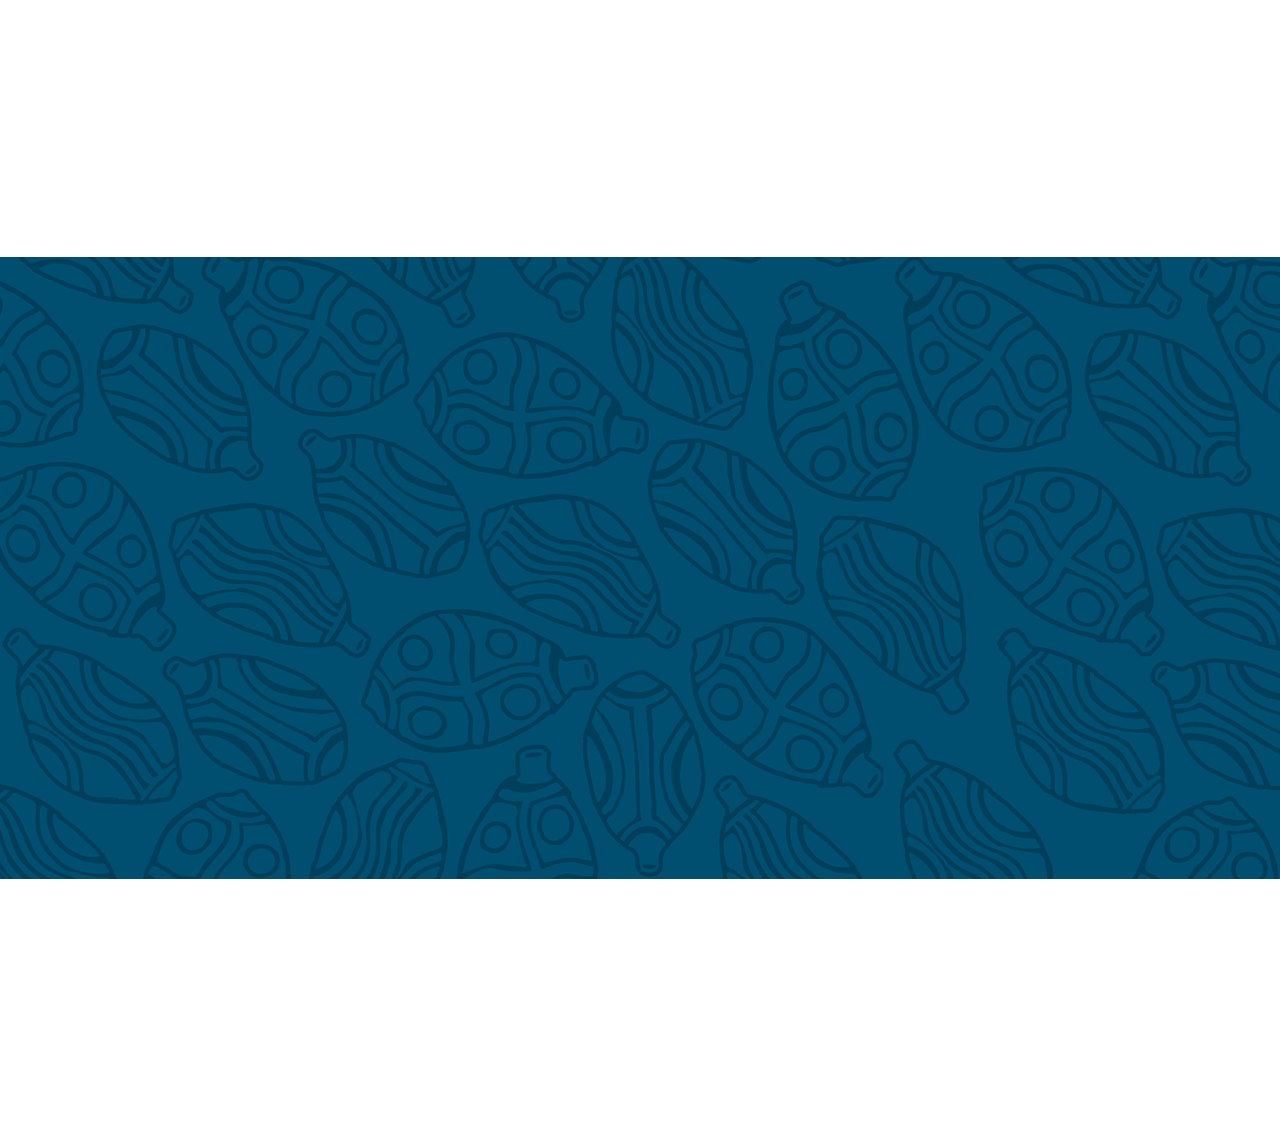
==== task2/index.html @ 1a3171ea "keep track" ====
<!DOCTYPE html>
<html lang="en">
<head>
    <meta charset="UTF-8">
    <meta name="viewport" content="width=device-width, initial-scale=1.0">
    <title>Task 2</title>
    <link rel="stylesheet" href="index.css">
</head>
<body>
    
</body>
</html>
---- task2/index.css ----
body {
    background-image: url("./assets/background.png");
    background-position: center;
    background-repeat: no-repeat;
    width: 786px;
    height: 1120px;
    overflow: hidden;
}
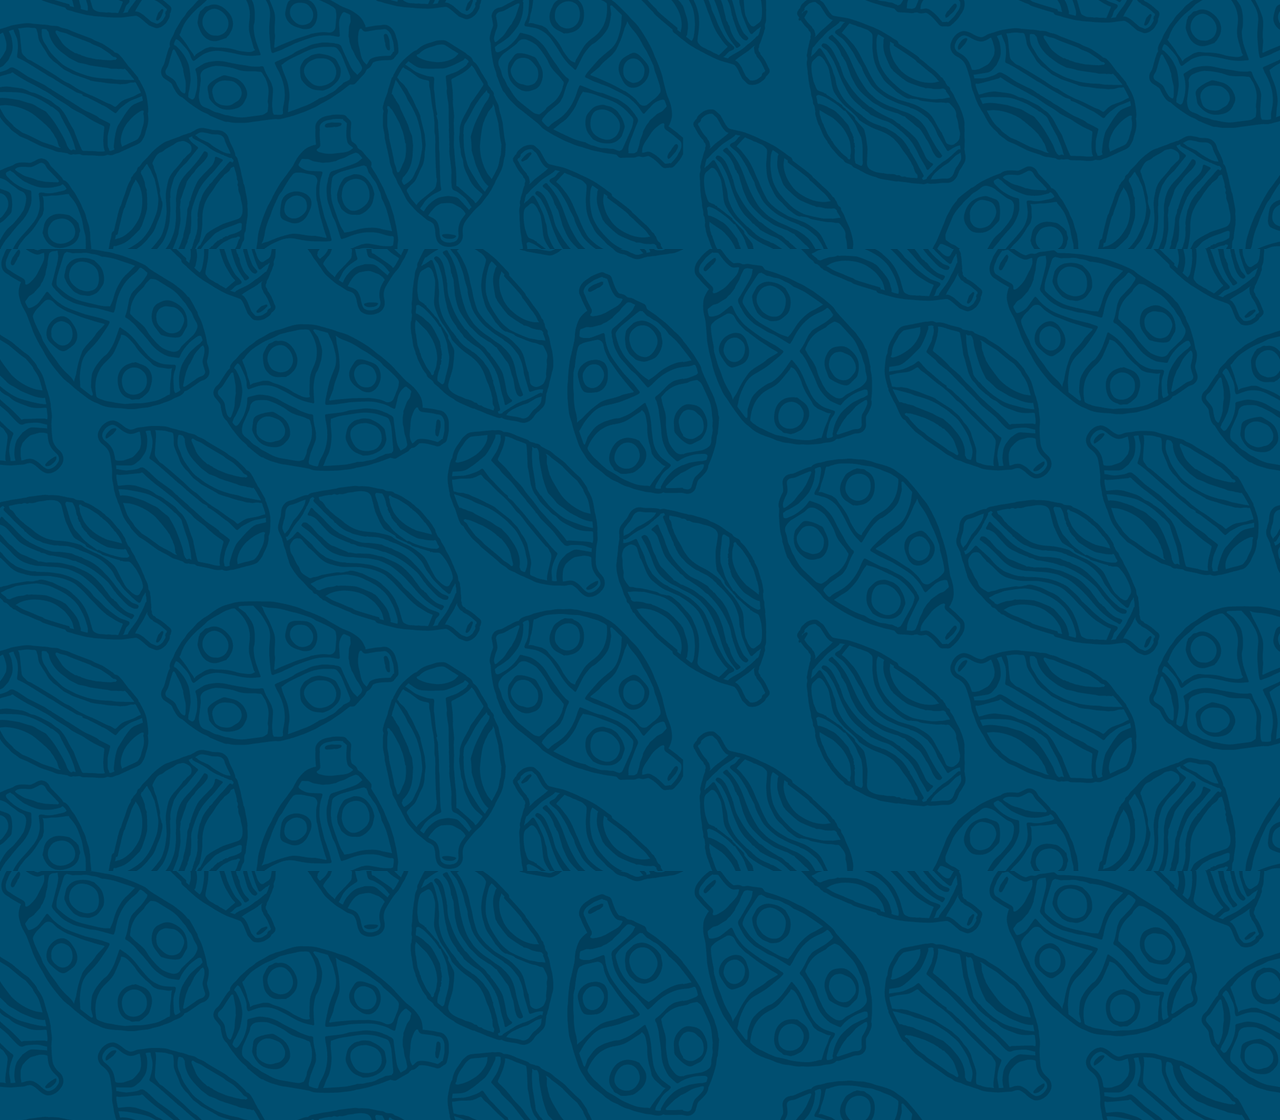
==== commit ec351e3e: "done: task3" ====
--- a/task2/index.html
+++ b/task2/index.html
@@ -7,6 +7,8 @@
     <link rel="stylesheet" href="index.css">
 </head>
 <body>
-    
+    <main>
+        
+    </main>
 </body>
 </html>--- a/task2/index.css
+++ b/task2/index.css
@@ -1,8 +1,8 @@
 body {
-    background-image: url("./assets/background.png");
-    background-position: center;
-    background-repeat: no-repeat;
+    margin: 0;
     width: 786px;
     height: 1120px;
     overflow: hidden;
-}+    background-image: url("./assets/background.png");
+    background-position: right;
+}
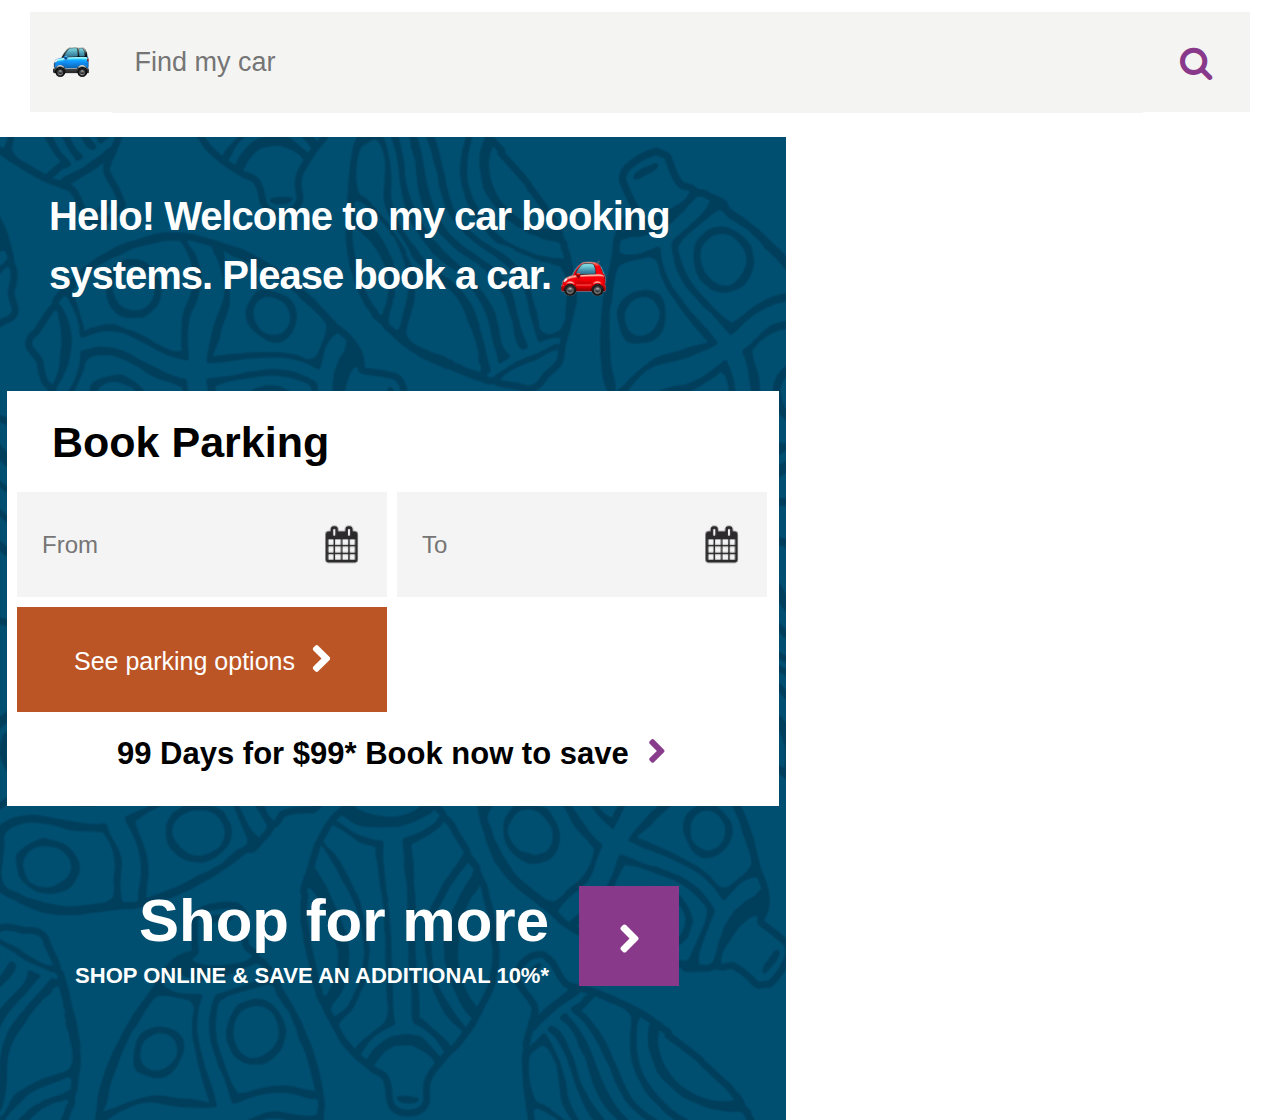
==== commit 27773c31: "done: task2" ====
--- a/task2/index.html
+++ b/task2/index.html
@@ -1,14 +1,73 @@
 <!DOCTYPE html>
 <html lang="en">
 <head>
-    <meta charset="UTF-8">
-    <meta name="viewport" content="width=device-width, initial-scale=1.0">
-    <title>Task 2</title>
-    <link rel="stylesheet" href="index.css">
+  <meta charset="UTF-8">
+  <meta name="viewport" content="width=device-width, initial-scale=1.0">
+  <title>Task 2</title>
+  <link rel="stylesheet" href="index.css">
+  <link rel="stylesheet" href="https://cdnjs.cloudflare.com/ajax/libs/font-awesome/4.7.0/css/font-awesome.min.css">
 </head>
 <body>
-    <main>
-        
-    </main>
+  <section class="search-bar">
+    <div class="search-wrapper">
+      <div class="blue-car-icon-wrapper">
+        <img src="./assets/blue-car.png" alt="blue-car" class="blue-car-icon">    
+      </div>
+      <input type="text" placeholder="Find my car" name="search-input" id="search-input" class="search-input">
+      <div class="search-icon-wrapper">
+        <i class="fa fa-search"></i>
+      </div>
+    </div>
+  </section>
+
+  <section class="body-container">
+    <div class="background-wrapper">
+      <div class="intro-wrapper">
+        Hello! Welcome to my car booking systems.
+        Please book a car.
+        <img src="./assets/red-car.png" alt="red-car" class="red-car">
+      </div>
+
+      <div class="booking-wrapper">
+        <h2>
+          Book Parking
+        </h2>
+        <div class="selection-wrapper">
+          <div class="selection-box date-selection">
+            <input type="text" placeholder="From" name="" id="">
+            <img src="./assets/calendar.png" alt="calender-icon" class="calender-icon">
+          </div>
+          <div class="selection-box date-selection">
+            <input type="text" placeholder="To" name="" id="">
+            <img src="./assets/calendar.png" alt="calender-icon" class="calender-icon">
+          </div>
+          <button class="selection-box">
+            See parking options
+            <svg fill="#ffffff" viewBox="-140 0 500 500" xmlns="http://www.w3.org/2000/svg" class="selection-arrow">
+              <path d="M224.3 273l-136 136c-9.4 9.4-24.6 9.4-33.9 0l-22.6-22.6c-9.4-9.4-9.4-24.6 0-33.9l96.4-96.4-96.4-96.4c-9.4-9.4-9.4-24.6 0-33.9L54.3 103c9.4-9.4 24.6-9.4 33.9 0l136 136c9.5 9.4 9.5 24.6.1 34z"></path>
+            </svg>
+          </button>
+        </div>
+        <div class="deal-wrapper">
+          <h3>99 Days for $99* Book now to save</h3>
+          <svg fill="#893c8c" viewBox="-140 0 500 500" xmlns="http://www.w3.org/2000/svg" class="purple-arrow">
+            <path d="M224.3 273l-136 136c-9.4 9.4-24.6 9.4-33.9 0l-22.6-22.6c-9.4-9.4-9.4-24.6 0-33.9l96.4-96.4-96.4-96.4c-9.4-9.4-9.4-24.6 0-33.9L54.3 103c9.4-9.4 24.6-9.4 33.9 0l136 136c9.5 9.4 9.5 24.6.1 34z"></path>
+          </svg>
+        </div>
+      </div>
+
+      <div class="shop-wrapper">
+        <div class="promo-container">
+          <h1>Shop for more</h1>
+          <h5>SHOP ONLINE & SAVE AN ADDITIONAL 10%*</h5>
+        </div>
+        <button>
+          <svg fill="#ffffff" viewBox="-128 0 512 512" xmlns="http://www.w3.org/2000/svg" class="white-arrow">
+            <path d="M224.3 273l-136 136c-9.4 9.4-24.6 9.4-33.9 0l-22.6-22.6c-9.4-9.4-9.4-24.6 0-33.9l96.4-96.4-96.4-96.4c-9.4-9.4-9.4-24.6 0-33.9L54.3 103c9.4-9.4 24.6-9.4 33.9 0l136 136c9.5 9.4 9.5 24.6.1 34z"></path>
+          </svg>
+        </button>
+      </div>
+    </div>
+  </section>
 </body>
 </html>--- a/task2/index.css
+++ b/task2/index.css
@@ -1,8 +1,224 @@
 body {
-    margin: 0;
-    width: 786px;
-    height: 1120px;
-    overflow: hidden;
-    background-image: url("./assets/background.png");
-    background-position: right;
-}
+  width: 786px;
+  height: 1120px;
+  font-family: Arial, Helvetica, sans-serif;
+  margin: 0;
+  padding: 0;
+}
+
+.search-bar {
+  box-sizing: border-box;
+  width: 100%;
+  height: 137px;
+  padding: 12px 30px;
+  position: absolute;
+  background-color: #ffffff;
+}
+
+.search-wrapper {
+  display: flex;
+  justify-content: space-between;
+  height: 100px;
+  width: 100%;
+  background-color: #f4f4f3;
+}
+
+.blue-car-icon-wrapper {
+  width: 100px;
+  height: 100%;
+  display: flex;
+  justify-content: center;
+  align-items: center;
+}
+
+.blue-car-icon {
+  width: 36px;
+}
+
+.search-input {
+  width: 100%;
+  height: 99%;
+  font-size: 27px;
+  padding-left: 22px;
+  border: none;
+  background-color: #f4f4f3;
+}
+
+input:focus {
+  outline: none;
+}
+
+.search-icon-wrapper {
+  font-size: 35px;
+  color: #88398a;
+  width: 130px;
+  height: 100%;
+  display: flex;
+  justify-content: center;
+  align-items: center;
+}
+
+.body-container {
+  width: 100%;
+  height: 100%;
+  padding-top: 110px;
+  box-sizing: border-box;
+}
+
+.background-wrapper {
+  width: 100%;
+  height: 100%;
+  background-image: url("./assets/background.png");
+  background-size: cover;
+  background-position: top;
+  padding: 0 7px;
+  box-sizing: border-box;
+}
+
+.intro-wrapper {
+  width: 100%;
+  box-sizing: border-box;
+  padding: 77px 42px 42px 42px;
+  font-size: 40px;
+  font-weight: 900;
+  line-height: 59px;
+  letter-spacing: -1px;
+  color: white;
+}
+
+.red-car {
+  width: 45px;
+  vertical-align: middle;
+}
+
+.booking-wrapper {
+  background-color: #ffffff;
+  width: 100%;
+  height: 415px;
+  padding: 10px;
+  margin-top: 44px;
+  box-sizing: border-box;
+}
+
+h2 {
+  font-size: 43px;
+  margin-left: 35px;
+  margin-top: 17px;
+  margin-bottom: 0;
+}
+
+.selection-wrapper {
+  display: flex;
+  flex-wrap: wrap;
+  gap: 10px;
+  margin-top: 25px;
+}
+
+.selection-box {
+  width: 370px;
+  height: 105px;
+  background-color: blue;
+  box-sizing: border-box;
+  padding: 0 23px;
+}
+
+.date-selection {
+  display: flex;
+  justify-content: space-between;
+  align-items: center;
+  background-color: #f5f4f4;
+}
+
+.date-selection input {
+  height: 99%;
+  width: 250px;
+  font-size: 24px;
+  background-color: #f5f4f4;
+  border: none;
+}
+
+.calender-icon {
+  width: 45px;
+  height: 50px;
+}
+
+.selection-wrapper button {
+  font-size: 25px;
+  color: white;
+  background-color: #bc5526;
+  display: flex;
+  justify-content: space-between;
+  align-items: center;
+  padding-left: 57px;
+  padding-top: 3px;
+  padding-right: 46px;
+}
+
+.selection-arrow {
+  padding-bottom: 7px;
+  width: 42px;
+}
+
+.deal-wrapper {
+  display: flex;
+  justify-content: space-between;
+  padding-left: 100px;
+  padding-right: 95px;
+}
+
+h3 {
+  text-align: center;
+  margin-top: 24px;
+  font-size: 31px;
+}
+
+.purple-arrow {
+  height: 37px;
+  margin-top: 20px;
+}
+
+.shop-wrapper {
+  display: flex;
+  width: 605px;
+  padding-left: 67px;
+  margin-top: 80px;
+  height: 100px;
+  justify-content: space-between;
+}
+
+button {
+  border: none;
+}
+
+.shop-wrapper button {
+  background-color: #883989;
+  width: 100px;
+  height: 100%;
+  display: flex;
+  justify-content: center;
+  align-items: center;
+}
+
+.white-arrow {
+  padding-top: 5px;
+  width: 45px;
+}
+
+.promo-container {
+  width: 475px;
+  height: 100%;
+  display: flex;
+  flex-direction: column;
+  align-items: flex-end;
+  color: white;
+}
+
+h1 {
+  margin: 0;
+  font-size: 60px;
+}
+
+h5 {
+  margin: 8px 0 0 0;
+  font-size: 22px;
+}
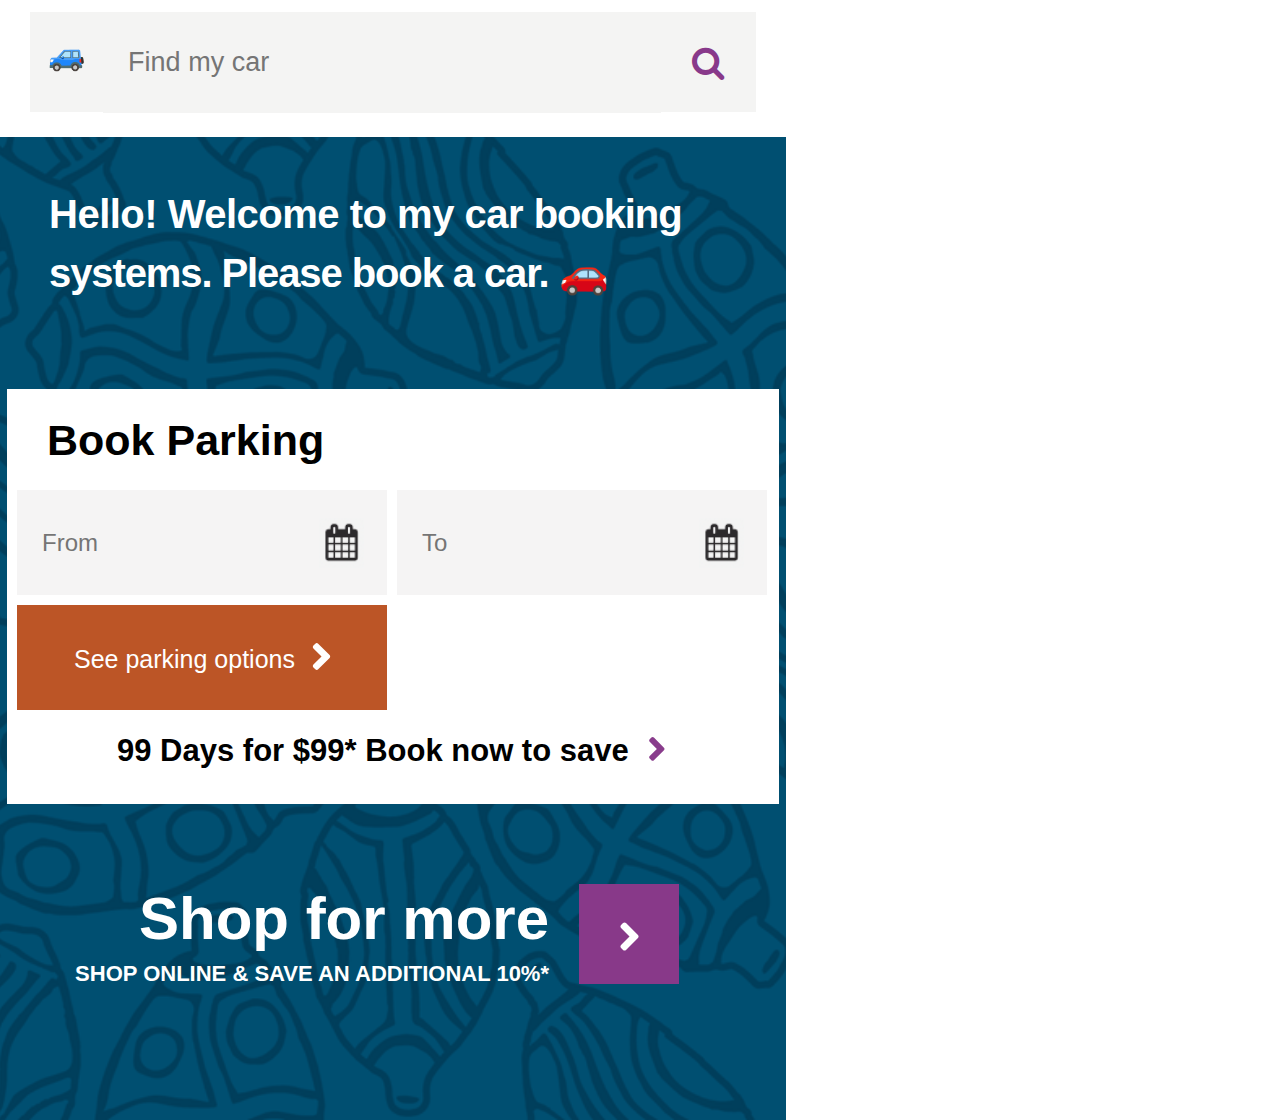
==== commit 20a1a0b9: "change cars' emojis" ====
--- a/task2/index.html
+++ b/task2/index.html
@@ -11,7 +11,7 @@
   <section class="search-bar">
     <div class="search-wrapper">
       <div class="blue-car-icon-wrapper">
-        <img src="./assets/blue-car.png" alt="blue-car" class="blue-car-icon">    
+        🚙
       </div>
       <input type="text" placeholder="Find my car" name="search-input" id="search-input" class="search-input">
       <div class="search-icon-wrapper">
@@ -23,9 +23,14 @@
   <section class="body-container">
     <div class="background-wrapper">
       <div class="intro-wrapper">
-        Hello! Welcome to my car booking systems.
+        <span>
+          Hello! Welcome to my car
+        </span>
+        booking systems.
         Please book a car.
-        <img src="./assets/red-car.png" alt="red-car" class="red-car">
+        <span class="red-car">
+          🚗
+        </span>
       </div>
 
       <div class="booking-wrapper">
--- a/task2/index.css
+++ b/task2/index.css
@@ -4,17 +4,17 @@
   font-family: Arial, Helvetica, sans-serif;
   margin: 0;
   padding: 0;
+  position: relative;
+  box-sizing: border-box;
 }
-
 .search-bar {
   box-sizing: border-box;
   width: 100%;
   height: 137px;
   padding: 12px 30px;
+  background-color: #ffffff;
   position: absolute;
-  background-color: #ffffff;
 }
-
 .search-wrapper {
   display: flex;
   justify-content: space-between;
@@ -22,32 +22,26 @@
   width: 100%;
   background-color: #f4f4f3;
 }
-
 .blue-car-icon-wrapper {
   width: 100px;
   height: 100%;
   display: flex;
   justify-content: center;
-  align-items: center;
+  align-items: top;
+  font-size: 30px;
+  padding-top: 25px;
 }
-
-.blue-car-icon {
-  width: 36px;
-}
-
 .search-input {
   width: 100%;
   height: 99%;
   font-size: 27px;
-  padding-left: 22px;
+  padding-left: 25px;
   border: none;
   background-color: #f4f4f3;
 }
-
 input:focus {
   outline: none;
 }
-
 .search-icon-wrapper {
   font-size: 35px;
   color: #88398a;
@@ -57,14 +51,12 @@
   justify-content: center;
   align-items: center;
 }
-
 .body-container {
   width: 100%;
   height: 100%;
   padding-top: 110px;
   box-sizing: border-box;
 }
-
 .background-wrapper {
   width: 100%;
   height: 100%;
@@ -74,23 +66,22 @@
   padding: 0 7px;
   box-sizing: border-box;
 }
-
 .intro-wrapper {
   width: 100%;
   box-sizing: border-box;
-  padding: 77px 42px 42px 42px;
+  padding: 75px 42px 42px 42px;
   font-size: 40px;
   font-weight: 900;
   line-height: 59px;
-  letter-spacing: -1px;
+  letter-spacing: -1.1px;
   color: white;
 }
-
+span {
+  letter-spacing: -0.5px;
+}
 .red-car {
-  width: 45px;
-  vertical-align: middle;
+  font-size: 40px;
 }
-
 .booking-wrapper {
   background-color: #ffffff;
   width: 100%;
@@ -99,21 +90,18 @@
   margin-top: 44px;
   box-sizing: border-box;
 }
-
 h2 {
   font-size: 43px;
-  margin-left: 35px;
+  margin-left: 30px;
   margin-top: 17px;
   margin-bottom: 0;
 }
-
 .selection-wrapper {
   display: flex;
   flex-wrap: wrap;
   gap: 10px;
   margin-top: 25px;
 }
-
 .selection-box {
   width: 370px;
   height: 105px;
@@ -121,14 +109,12 @@
   box-sizing: border-box;
   padding: 0 23px;
 }
-
 .date-selection {
   display: flex;
   justify-content: space-between;
   align-items: center;
   background-color: #f5f4f4;
 }
-
 .date-selection input {
   height: 99%;
   width: 250px;
@@ -136,12 +122,10 @@
   background-color: #f5f4f4;
   border: none;
 }
-
 .calender-icon {
   width: 45px;
   height: 50px;
 }
-
 .selection-wrapper button {
   font-size: 25px;
   color: white;
@@ -153,30 +137,24 @@
   padding-top: 3px;
   padding-right: 46px;
 }
-
 .selection-arrow {
   padding-bottom: 7px;
   width: 42px;
 }
-
 .deal-wrapper {
   display: flex;
   justify-content: space-between;
   padding-left: 100px;
   padding-right: 95px;
 }
-
 h3 {
-  text-align: center;
-  margin-top: 24px;
+  margin-top: 23px;
   font-size: 31px;
 }
-
 .purple-arrow {
   height: 37px;
   margin-top: 20px;
 }
-
 .shop-wrapper {
   display: flex;
   width: 605px;
@@ -185,11 +163,9 @@
   height: 100px;
   justify-content: space-between;
 }
-
 button {
   border: none;
 }
-
 .shop-wrapper button {
   background-color: #883989;
   width: 100px;
@@ -198,12 +174,10 @@
   justify-content: center;
   align-items: center;
 }
-
 .white-arrow {
   padding-top: 5px;
   width: 45px;
 }
-
 .promo-container {
   width: 475px;
   height: 100%;
@@ -212,13 +186,11 @@
   align-items: flex-end;
   color: white;
 }
-
 h1 {
   margin: 0;
   font-size: 60px;
 }
-
 h5 {
   margin: 8px 0 0 0;
   font-size: 22px;
-}
+}